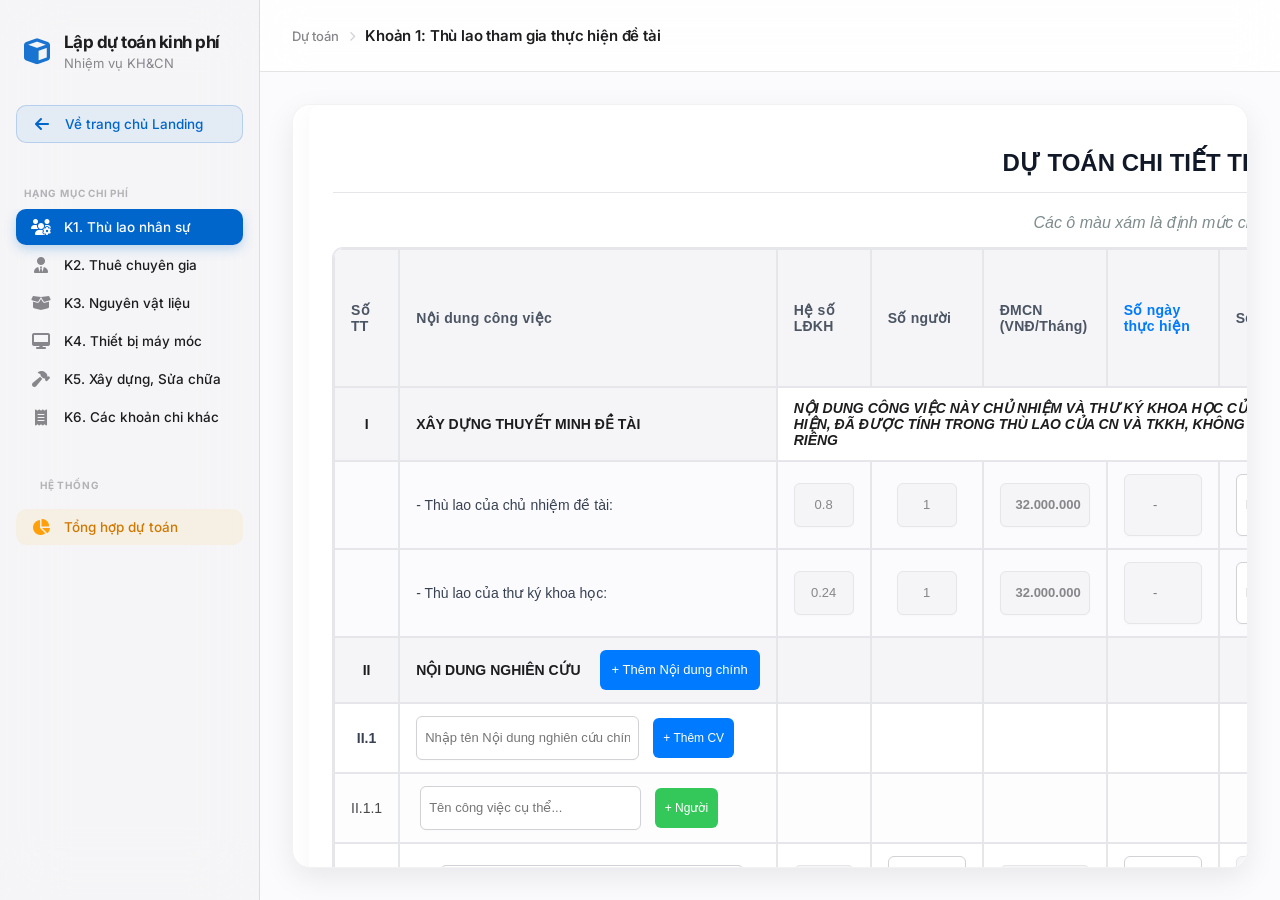
==== detai.html @ 9f2dc97c "Add files via upload" ====
<!DOCTYPE html>

<html lang="vi"><head>
<meta charset="utf-8"/>
<meta content="width=device-width, initial-scale=1.0" name="viewport"/>
<title>Hệ Thống Lập Dự Toán Chi Tiết</title>
<link href="https://fonts.googleapis.com/css2?family=Inter:wght@300;400;500;600;700&amp;display=swap" rel="stylesheet"/>
<link href="https://cdnjs.cloudflare.com/ajax/libs/font-awesome/6.4.0/css/all.min.css" rel="stylesheet"/>
<script src="https://cdn.sheetjs.com/xlsx-0.20.0/package/dist/xlsx.full.min.js"></script>
<style>
        :root {
            --sidebar-width: 260px;
            --primary-bg: #f5f5f7;       /* Apple Gray Background */
            --sidebar-bg: rgba(245, 245, 247, 0.72); /* Mac translucent sidebar */
            --sidebar-hover: rgba(0, 0, 0, 0.04);
            --sidebar-active: #0066CC;   /* Cupertino Blue from Design System */
            --text-main: #1d1d1f;        /* Apple Dark Text */
            --text-light: #86868b;       /* Apple Secondary Text */
            --white: #ffffff;
            --border-color: rgba(0, 0, 0, 0.1);
            --glass-bg: rgba(255, 255, 255, 0.7);
            --radius: 12px;
            --shadow-sm: 0 2px 8px rgba(0,0,0,0.04);
            --shadow-lg: 0 10px 30px rgba(0,0,0,0.08);
        }

        * {
            margin: 0;
            padding: 0;
            box-sizing: border-box;
            font-family: 'Inter', -apple-system, BlinkMacSystemFont, "SF Pro Display", "Segoe UI", Roboto, Helvetica, Arial, sans-serif;
            -webkit-font-smoothing: antialiased;
        }

        body {
            display: flex;
            height: 100vh;
            background-color: var(--primary-bg);
            overflow: hidden;
            color: var(--text-main);
        }

        /* ----- SIDEBAR ----- */
        .sidebar {
            width: var(--sidebar-width);
            background-color: var(--sidebar-bg);
            backdrop-filter: blur(30px) saturate(180%);
            -webkit-backdrop-filter: blur(30px) saturate(180%);
            color: var(--text-light);
            display: flex; flex-direction: column;
            border-right: 1px solid var(--border-color);
            transition: all 0.3s cubic-bezier(0.4, 0, 0.2, 1);
            z-index: 10;
        }

        .sidebar-header {
            padding: 32px 24px;
            display: flex; align-items: center; gap: 14px;
        }

        .sidebar-header i { font-size: 26px; color: var(--sidebar-active); opacity: 0.9; }
        .sidebar-header h1 { 
            font-size: 17px; font-weight: 700; color: var(--text-main); 
            line-height: 1.2; letter-spacing: -0.03em;
        }

        .nav-section-title { 
            padding: 24px 24px 10px; font-size: 10px; text-transform: uppercase; 
            letter-spacing: 0.08em; font-weight: 700; color: var(--text-light); opacity: 0.6;
        }
        
        .nav-list { list-style: none; padding: 0 16px; flex: 1; overflow-y: auto; }
        .nav-list::-webkit-scrollbar { width: 4px; }
        .nav-list::-webkit-scrollbar-thumb { background: rgba(0,0,0,0.1); border-radius: 10px; }

        .nav-item { margin-bottom: 2px; }
        .nav-link {
            display: flex; align-items: center; gap: 12px; padding: 10px 14px; color: var(--text-main);
            text-decoration: none; border-radius: 10px; font-size: 13.5px; font-weight: 500; 
            transition: all 0.2s cubic-bezier(0.25, 0.1, 0.25, 1);
        }
        .nav-link i { font-size: 16px; width: 22px; text-align: center; color: var(--text-light); transition: color 0.2s; }
        .nav-link:hover { background-color: var(--sidebar-hover); }
        .nav-link.active { background-color: var(--sidebar-active); color: var(--white); box-shadow: 0 4px 12px rgba(0, 102, 204, 0.25); }
        .nav-link.active i { color: var(--white); }

        .summary-btn {
            margin-top: 8px;
            background-color: rgba(255, 159, 10, 0.08) !important;
            color: #d17800 !important;
        }
        .summary-btn i { color: #ff9f0a !important; }
        .summary-btn:hover { background-color: rgba(255, 159, 10, 0.15) !important; }
        .summary-btn.active { 
            background-color: #ff9f0a !important; 
            color: white !important; 
            box-shadow: 0 4px 12px rgba(255, 159, 10, 0.3) !important;
        }
        .summary-btn.active i { color: white !important; }

        /* ----- MAIN CONTENT ----- */
        .main-content {
            flex: 1; display: flex; flex-direction: column; overflow: hidden; background-color: #fbfbfd;
        }

        .top-navbar {
            height: 72px; 
            background-color: rgba(255, 255, 255, 0.8); 
            backdrop-filter: blur(20px); -webkit-backdrop-filter: blur(20px); 
            border-bottom: 1px solid var(--border-color);
            display: flex; align-items: center; justify-content: space-between; padding: 0 32px; z-index: 5;
        }

        .breadcrumb { font-size: 13px; font-weight: 500; color: var(--text-light); display: flex; align-items: center; gap: 10px; }
        .breadcrumb i { color: #d1d1d6; font-size: 10px;}
        .breadcrumb .current-page { font-weight: 600; color: var(--text-main); font-size: 15px; letter-spacing: -0.01em; }

        .btn-print, #btnExport {
            border: none; padding: 8px 18px; border-radius: 980px;
            font-size: 13px; font-weight: 600; cursor: pointer; display: flex; align-items: center; gap: 8px;
            transition: all 0.2s;
        }
        .btn-print { background-color: #f2f2f7; color: var(--text-main); }
        .btn-print:hover { background-color: #e5e5ea; transform: translateY(-1px); }
        #btnExport { background-color: var(--sidebar-active); color: white; box-shadow: 0 4px 10px rgba(0, 102, 204, 0.15); }
        #btnExport:hover { background-color: #005bb8; transform: translateY(-1px); box-shadow: 0 6px 15px rgba(0, 102, 204, 0.2); }
        button:active { transform: scale(0.96) !important; }

        .content-area {
            flex: 1; padding: 32px; overflow: hidden; display: flex; position: relative;
        }

        /* ----- VÙNG IFRAME / SUMMARY ----- */
        .view-wrapper {
            flex: 1; background: var(--white); border-radius: 18px; 
            box-shadow: var(--shadow-lg);
            border: 1px solid rgba(0,0,0,0.05); overflow: hidden; opacity: 0; pointer-events: none;
            position: absolute; top: 32px; left: 32px; right: 32px; bottom: 32px;
            transition: opacity 0.4s cubic-bezier(0.4, 0, 0.2, 1), transform 0.4s cubic-bezier(0.4, 0, 0.2, 1);
            display: flex; flex-direction: column;
            transform: translateY(10px);
        }
        .view-wrapper.active {
            opacity: 1; pointer-events: all; z-index: 2; transform: translateY(0);
        }

        iframe { width: 100%; height: 100%; border: none; display: block; }

        /* ----- THIẾT KẾ BẢNG TỔNG HỢP ----- */
        .summary-container { padding: 48px; overflow-y: auto; height: 100%; scroll-behavior: smooth; }
        .summary-title { 
            text-align: center; color: var(--text-main); font-size: 26px; 
            font-weight: 800; margin-bottom: 40px; letter-spacing: -0.04em;
        }
        .summary-table { 
            width: 100%; border-collapse: separate; border-spacing: 0; 
            font-size: 14.5px; margin-bottom: 30px; border-radius: var(--radius); 
            overflow: hidden; border: 1px solid var(--border-color);
        }
        .summary-table th, .summary-table td { padding: 16px 20px; text-align: right; border-bottom: 1px solid var(--border-color); }
        .summary-table th { 
            background-color: #fbfbfd; font-weight: 600; color: var(--text-light); 
            text-align: center; font-size: 11px; text-transform: uppercase; letter-spacing: 0.05em;
        }
        .summary-table th:nth-child(2), .summary-table td:nth-child(2) { text-align: left; }
        .summary-table td:nth-child(1) { text-align: center; color: var(--text-light); font-weight: 500; }
        .summary-table tbody tr:last-child td { border-bottom: none; }
        .summary-table tbody tr:hover { background-color: #f5f5f7; }
        
        .row-total { background-color: #fbfbfd; font-weight: 700; font-size: 16px; }
        .row-total td { border-top: 2px solid var(--text-main); }
        
        .val-total { color: var(--text-main); font-weight: 700; }
        .val-nsnn { color: #0066CC; font-weight: 600; }
        .val-ngoai { color: #af52de; font-weight: 600; }

        .loading-overlay {
            position: absolute; top: 0; left: 0; width: 100%; height: 100%;
            background: rgba(255, 255, 255, 0.85); backdrop-filter: blur(12px); 
            display: flex; flex-direction: column; justify-content: center; align-items: center;
            z-index: 20; opacity: 0; pointer-events: none; transition: 0.4s;
        }
        .loading-overlay.active { opacity: 1; pointer-events: all; }
        .spinner { 
            width: 32px; height: 32px; border: 3px solid rgba(0, 102, 204, 0.1); 
            border-top: 3px solid var(--sidebar-active); border-radius: 50%; 
            animation: spin 0.7s cubic-bezier(0.5, 0, 0.5, 1) infinite; margin-bottom: 20px;
        }
        
        .error-msg { 
            color: #ff3b30; font-size: 13px; max-width: 320px; 
            text-align: center; margin-top: 15px; display: none; 
            padding: 16px; background: #fff2f2; border-radius: 12px; border: 1px solid #ffcccc;
        }

        @keyframes spin { 0% { transform: rotate(0deg); } 100% { transform: rotate(360deg); } }

        @media print {
            .sidebar, .top-navbar, #btnExport, #btnPrint { display: none !important; }
            .content-area { padding: 0 !important; }
            .view-wrapper { border: none !important; box-shadow: none !important; position: static !important; opacity: 1 !important; transform: none !important; }
            .summary-container { padding: 20px !important; }
            body { background: white !important; }
        }
    </style>
</head>
<body>
<!-- SIDEBAR -->
<aside class="sidebar">
<div class="sidebar-header">
<i class="fa-solid fa-cube"></i>
<h1>Lập dự toán kinh phí<br/><span style="color:var(--text-light); font-weight:400; font-size:13px; letter-spacing:0;">Nhiệm vụ KH&CN</span></h1>
</div>
<a href="index.html" class="nav-link" style="margin: 0 16px 20px; background: rgba(0, 102, 204, 0.08); color: #0066CC; border: 1px solid rgba(0, 102, 204, 0.2);">
<i class="fa-solid fa-arrow-left" style="color: #0066CC;"></i><span>Về trang chủ Landing</span>
</a>
<div class="nav-section-title">Hạng mục chi phí</div>
<ul class="nav-list">
<li class="nav-item">
<a class="nav-link active" href="#" onclick="switchTab('K1', this, 'Khoản 1: Thù lao nhân sự'); return false;">
<i class="fa-solid fa-users-gear"></i><span>K1. Thù lao nhân sự</span>
</a>
</li>
<li class="nav-item">
<a class="nav-link" href="#" onclick="switchTab('K2', this, 'Khoản 2: Thuê chuyên gia'); return false;">
<i class="fa-solid fa-user-tie"></i><span>K2. Thuê chuyên gia</span>
</a>
</li>
<li class="nav-item">
<a class="nav-link" href="#" onclick="switchTab('K3', this, 'Khoản 3: Nguyên vật liệu'); return false;">
<i class="fa-solid fa-box-open"></i><span>K3. Nguyên vật liệu</span>
</a>
</li>
<li class="nav-item">
<a class="nav-link" href="#" onclick="switchTab('K4', this, 'Khoản 4: Thiết bị máy móc'); return false;">
<i class="fa-solid fa-desktop"></i><span>K4. Thiết bị máy móc</span>
</a>
</li>
<li class="nav-item">
<a class="nav-link" href="#" onclick="switchTab('K5', this, 'Khoản 5: Xây dựng &amp; Sửa chữa'); return false;">
<i class="fa-solid fa-hammer"></i><span>K5. Xây dựng, Sửa chữa</span>
</a>
</li>
<li class="nav-item">
<a class="nav-link" href="#" onclick="switchTab('K6', this, 'Khoản 6: Các khoản chi khác'); return false;">
<i class="fa-solid fa-receipt"></i><span>K6. Các khoản chi khác</span>
</a>
</li>
<div class="nav-section-title" style="margin-top: 20px;">Hệ thống</div>
<li class="nav-item">
<a class="nav-link summary-btn" href="#" onclick="openSummary(this); return false;">
<i class="fa-solid fa-chart-pie"></i><span>Tổng hợp dự toán</span>
</a>
</li>
</ul>
</aside>
<!-- MAIN CONTENT -->
<main class="main-content">
<!-- TOP NAVBAR -->
<header class="top-navbar">
<div class="breadcrumb">
<span>Dự toán</span>
<i class="fa-solid fa-chevron-right"></i>
<span class="current-page" id="breadcrumb-title">Khoản 1: Thù lao tham gia thực hiện đề tài</span>
</div>
<div style="display: flex; gap: 12px;">
<button id="btnExport" onclick="exportExcel()" style="display: none;">
<i class="fa-solid fa-file-export"></i> Export Excel
                </button>
<button class="btn-print" id="btnPrint" onclick="window.print()" style="display: none;">
<i class="fa-solid fa-print"></i> Print Report
                </button>
</div>
</header>
<!-- CONTAINER FOR IFRAMES -->
<div class="content-area">
<div class="view-wrapper active" id="view-K1"><iframe src="k1-thu-lao.html"></iframe></div>
<div class="view-wrapper" id="view-K2"><iframe src="k2-thue-chuyen-gia.html"></iframe></div>
<div class="view-wrapper" id="view-K3"><iframe src="k3-nvl.html"></iframe></div>
<div class="view-wrapper" id="view-K4"><iframe src="k4-thiet-bi-may-moc.html"></iframe></div>
<div class="view-wrapper" id="view-K5"><iframe src="k5-xay-dung-sua-chua.html"></iframe></div>
<div class="view-wrapper" id="view-K6"><iframe src="k6-chi-khac.html"></iframe></div>
<!-- TAB TỔNG HỢP (K7) -->
<div class="view-wrapper" id="view-SUMMARY">
<div class="loading-overlay" id="loadingOverlay">
<div class="spinner"></div>
<div style="font-weight: 600; color: #1d1d1f; font-size: 15px; letter-spacing: -0.01em;">Gom dữ liệu quyết toán...</div>
<div class="error-msg" id="errorMsg">
                        Trình duyệt đang chặn truy cập dữ liệu cục bộ (Security).<br/>
                        Vui lòng sử dụng Live Server hoặc trình duyệt Firefox để xem kết quả tổng hợp.
                    </div>
</div>
<div class="summary-container" id="summaryBox" style="display: none;">
<h2 class="summary-title">BẢNG TỔNG HỢP KINH PHÍ ĐỀ TÀI</h2>
<table class="summary-table">
<thead>
<tr>
<th width="8%">STT</th>
<th width="32%">Nội dung khoản chi</th>
<th width="20%">Tổng kinh phí (VNĐ)</th>
<th width="20%">NS Nhà nước (VNĐ)</th>
<th width="20%">Ngoài NSNN (VNĐ)</th>
</tr>
</thead>
<tbody id="summaryBody">
<!-- JS Injection -->
</tbody>
<tfoot>
<tr class="row-total">
<td colspan="2" style="text-align: center; text-transform: uppercase; font-size: 13px; letter-spacing: 0.05em;">Tổng cộng quyết toán:</td>
<td class="val-total" id="final-total">0 đ</td>
<td class="val-nsnn" id="final-nsnn">0 đ</td>
<td class="val-ngoai" id="final-ngoai">0 đ</td>
</tr>
</tfoot>
</table>
<div style="margin-top: 40px; border-top: 1px solid var(--border-color); padding-top: 24px; color: var(--text-light); font-size: 12px; text-align: center; font-style: italic;">
                        Báo cáo được trích xuất tự động dựa trên các hạng mục chi phí đã kê khai.
                    </div>
</div>
</div>
</div>
</main>
<script>
        // Cấu hình ID của các ô Tổng cần rút ra tương ứng với 6 file
        const config = [
            { id: 'view-K1', name: 'Khoản 1. Thù lao nhân sự', totalId: 'grandTotal', nsnnId: 'grandNsnn', ngoaiId: 'grandNgoai' },
            { id: 'view-K2', name: 'Khoản 2. Thuê chuyên gia', totalId: 'grandTotal', nsnnId: 'grandNsnn', ngoaiId: 'grandNgoai' },
            { id: 'view-K3', name: 'Khoản 3. Nguyên vật liệu', totalId: 'g_tt', nsnnId: 'g_nsnn_tot_kp', ngoaiId: 'g_ngoai_tot' },
            { id: 'view-K4', name: 'Khoản 4. Thiết bị máy móc', totalId: 'grandTotal', nsnnId: 'grandTotalNsnn', ngoaiId: 'grandTotalNgoai' },
            { id: 'view-K5', name: 'Khoản 5. Xây dựng Sửa chữa Nhỏ', totalId: 'grandTotal', nsnnId: 'grandTotalNsnn', ngoaiId: 'grandTotalNgoai' },
            { id: 'view-K6', name: 'Khoản 6. Các khoản chi khác', totalId: 'g_tt', nsnnId: 'g_nsnn_tot_kp', ngoaiId: 'g_ngoai_tot' }
        ];

        // 1. HÀM CHUYỂN TAB MƯỢT MÀ (LƯU LẠI STATE)
        function switchTab(tabId, element, title) {
            // Đổi active
            document.querySelectorAll('.nav-link').forEach(link => link.classList.remove('active'));
            element.classList.add('active');
            
            // Ẩn tất cả views
            document.querySelectorAll('.view-wrapper').forEach(view => view.classList.remove('active'));
            
            // Ẩn nút chức năng nếu không ở tab Tổng hợp
            document.getElementById('btnPrint').style.display = 'none';
            document.getElementById('btnExport').style.display = 'none';

            // Hiện view tương ứng
            document.getElementById('view-' + tabId).classList.add('active');
            document.getElementById('breadcrumb-title').innerText = title;
        }

        // 2. HÀM MỞ TAB TỔNG HỢP VÀ BÓC TÁCH DỮ LIỆU CHUI VÀO IFRAME
        function openSummary(element) {
            switchTab('SUMMARY', element, 'Bảng Tổng Hợp Kinh Phí Đề Tài');
            document.getElementById('breadcrumb-title').style.color = 'var(--text-main)';
            
            // Hiện nút chức năng (In + Xuất Excel)
            document.getElementById('btnPrint').style.display = 'flex'; 
            document.getElementById('btnExport').style.display = 'flex';

            // Hiển thị Overlay Loading
            const loading = document.getElementById('loadingOverlay');
            const summaryBox = document.getElementById('summaryBox');
            const errorMsg = document.getElementById('errorMsg');
            
            summaryBox.style.display = 'none';
            loading.classList.add('active');
            errorMsg.style.display = 'none';

            // Đợi 0.5s tạo hiệu ứng và gom dữ liệu
            setTimeout(() => {
                let s_total = 0, s_nsnn = 0, s_ngoai = 0;
                let htmlRows = '';

                try {
                    config.forEach((item, index) => {
                        // Trỏ vào Iframe
                        const iframeDoc = document.querySelector(`#${item.id} iframe`).contentWindow.document;
                        
                        // Lấy text trong ô Tổng cộng
                        let txt_total = iframeDoc.getElementById(item.totalId) ? iframeDoc.getElementById(item.totalId).innerText : '0';
                        let txt_nsnn = iframeDoc.getElementById(item.nsnnId) ? iframeDoc.getElementById(item.nsnnId).innerText : '0';
                        let txt_ngoai = iframeDoc.getElementById(item.ngoaiId) ? iframeDoc.getElementById(item.ngoaiId).innerText : '0';

                        // Ép kiểu chuỗi "10.000.000 đ" thành số 10000000
                        let val_total = parseFloat(txt_total.replace(/[^\d]/g, '')) || 0;
                        let val_nsnn = parseFloat(txt_nsnn.replace(/[^\d]/g, '')) || 0;
                        let val_ngoai = parseFloat(txt_ngoai.replace(/[^\d]/g, '')) || 0;

                        s_total += val_total;
                        s_nsnn += val_nsnn;
                        s_ngoai += val_ngoai;

                        // Tạo HTML cho dòng
                        htmlRows += `
                            <tr>
                                <td>${index + 1}</td>
                                <td style="font-weight: 500; color: #1d1d1f;">${item.name}</td>
                                <td class="val-total">${Math.round(val_total).toLocaleString('vi-VN')} đ</td>
                                <td class="val-nsnn">${Math.round(val_nsnn).toLocaleString('vi-VN')} đ</td>
                                <td class="val-ngoai">${Math.round(val_ngoai).toLocaleString('vi-VN')} đ</td>
                            </tr>
                        `;
                    });

                    // Cập nhật DOM
                    document.getElementById('summaryBody').innerHTML = htmlRows;
                    document.getElementById('final-total').innerText = Math.round(s_total).toLocaleString('vi-VN') + ' đ';
                    document.getElementById('final-nsnn').innerText = Math.round(s_nsnn).toLocaleString('vi-VN') + ' đ';
                    document.getElementById('final-ngoai').innerText = Math.round(s_ngoai).toLocaleString('vi-VN') + ' đ';

                    // Ẩn loading, hiện Data
                    loading.classList.remove('active');
                    summaryBox.style.display = 'block';

                } catch (error) {
                    console.error("Lỗi chặn truy cập chéo:", error);
                    // Bị chặn Cross-Origin Protocol nếu click đúp vào file trên Chrome
                    errorMsg.style.display = 'block';
                }

            }, 500);
        }

        // 3. HÀM XUẤT EXCEL ĐA SHEET VÀ CHUẨN HOÁ SỐ LIỆU ĐỂ TÍNH TOÁN
        function exportExcel() {
            try {
                // Khởi tạo file Excel
                let wb = XLSX.utils.book_new();

                // Quét 6 bảng iframe
                config.forEach((item, index) => {
                    const iframeDoc = document.querySelector(`#${item.id} iframe`).contentWindow.document;
                    const originalTable = iframeDoc.querySelector('table');
                    
                    if(originalTable) {
                        // BƯỚC 1: Clone (nhân bản) bảng để tránh làm hỏng giao diện thật
                        let clonedTable = originalTable.cloneNode(true);
                        
                        // BƯỚC 2: Rút ruột giá trị từ <input> ra, cạo bỏ định dạng chữ thành SỐ THUẦN
                        let originalInputs = originalTable.querySelectorAll('input, select');
                        let clonedInputs = clonedTable.querySelectorAll('input, select');
                        
                        originalInputs.forEach((inp, i) => {
                            let valStr = (inp.value || "").toString().trim();
                            // Loại bỏ dấu chấm định dạng Việt Nam nếu đó là tiền (VD: 1.500.000 -> 1500000)
                            if (/^-?\d{1,3}(\.\d{3})+$/.test(valStr) || (inp.classList && inp.classList.contains('money-input'))) {
                                valStr = valStr.replace(/\./g, '');
                            }
                            
                            let textNode = document.createTextNode(valStr);
                            let parentTd = clonedInputs[i].closest('td');
                            
                            // Ép kiểu sang Number cho SheetJS hiểu đây là số
                            if (parentTd && !isNaN(valStr) && valStr !== '') {
                                parentTd.setAttribute('data-t', 'n');
                                parentTd.setAttribute('data-v', valStr);
                            }
                            
                            if (clonedInputs[i].parentNode) {
                                clonedInputs[i].parentNode.replaceChild(textNode, clonedInputs[i]);
                            }
                        });

                        // Xóa các nút bấm (như nút Xóa, + Thêm)
                        clonedTable.querySelectorAll('button').forEach(btn => btn.remove());
                        
                        // BƯỚC 3: Quét mọi ô trong bảng để lột sạch chữ "đ" và biến thành số thuần
                        clonedTable.querySelectorAll('th, td').forEach(cell => {
                            let text = (cell.textContent || "").trim();
                            
                            // Xóa chữ "Thao tác" trên Header
                            if(cell.tagName.toLowerCase() === 'th' && text.toLowerCase().includes('thao tác')) {
                                cell.textContent = "";
                                return;
                            }

                            // Bắt mọi ô có đuôi "đ" hoặc dấu "-" đại diện cho 0
                            if (text.endsWith('đ') || text.endsWith(' đ') || text === '-') {
                                let clean = text.replace(/đ/g, '').trim().replace(/\./g, '');
                                if (clean === '-') clean = "0";
                                
                                if (!isNaN(clean) && clean !== '') {
                                    // Bơm thuộc tính Dữ liệu chuẩn (Number) cho file Excel nhận diện
                                    cell.setAttribute('data-t', 'n');
                                    cell.setAttribute('data-v', clean);
                                    cell.textContent = clean;
                                }
                            }
                        });

                        // Chuyển khối HTML nàỳ thành Sheet (chế độ raw=false để SheetJS tự động nhận diện dạng số)
                        let ws = XLSX.utils.table_to_sheet(clonedTable, { raw: false });
                        XLSX.utils.book_append_sheet(wb, ws, "K" + (index + 1));
                    }
                });

                // Nhét Bảng Tổng Hợp làm Sheet cuối cùng
                const summaryTable = document.querySelector('.summary-table');
                if (summaryTable) {
                    let clonedSummary = summaryTable.cloneNode(true);
                    // Lột bỏ luôn chữ "đ" cho bảng tổng hợp
                    clonedSummary.querySelectorAll('th, td').forEach(cell => {
                        let text = (cell.textContent || "").trim();
                        if (text.endsWith('đ') || text.endsWith(' đ')) {
                            let clean = text.replace(/đ/g, '').trim().replace(/\./g, '');
                            if (!isNaN(clean) && clean !== '') {
                                cell.setAttribute('data-t', 'n');
                                cell.setAttribute('data-v', clean);
                                cell.textContent = clean;
                            }
                        }
                    });
                    
                    let ws_summary = XLSX.utils.table_to_sheet(clonedSummary, {raw: false});
                    XLSX.utils.book_append_sheet(wb, ws_summary, "Tổng Hợp");
                }

                // Xuất file tải về
                XLSX.writeFile(wb, "DuToanKinhPhi.xlsx");

            } catch (err) {
                console.error("Lỗi xuất Excel:", err);
                alert("Lỗi: " + err.message + "\nVui lòng chụp màn hình lỗi dọc này hoặc copy gửi cho tôi nhé!");
            }
        }
    </script>
</body></html>
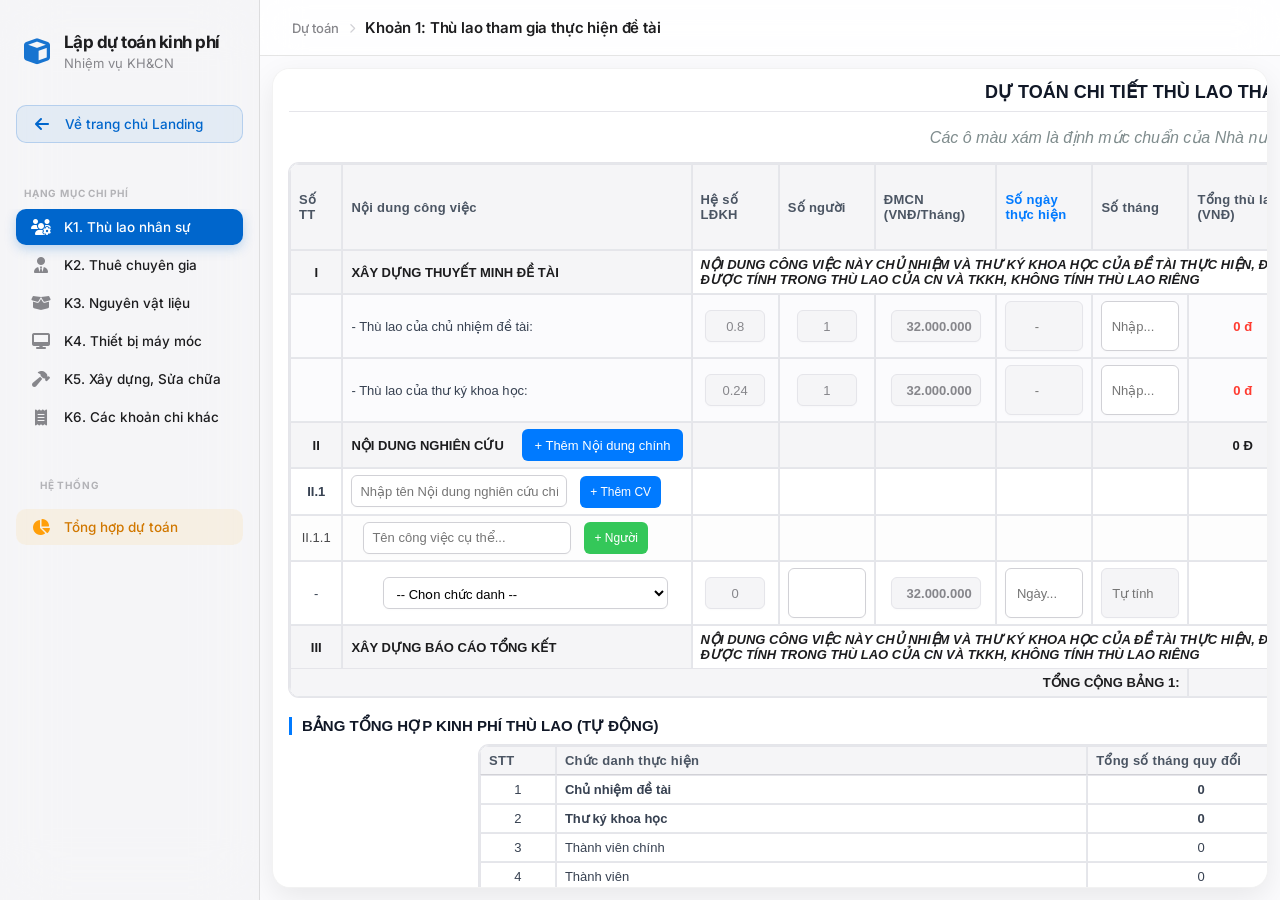
==== commit 3f85e666: "Add files via upload" ====
--- a/detai.html
+++ b/detai.html
@@ -104,7 +104,7 @@
         }
 
         .top-navbar {
-            height: 72px; 
+            height: 56px; 
             background-color: rgba(255, 255, 255, 0.8); 
             backdrop-filter: blur(20px); -webkit-backdrop-filter: blur(20px); 
             border-bottom: 1px solid var(--border-color);
@@ -127,7 +127,7 @@
         button:active { transform: scale(0.96) !important; }
 
         .content-area {
-            flex: 1; padding: 32px; overflow: hidden; display: flex; position: relative;
+            flex: 1; padding: 12px; overflow: hidden; display: flex; position: relative;
         }
 
         /* ----- VÙNG IFRAME / SUMMARY ----- */
@@ -135,7 +135,7 @@
             flex: 1; background: var(--white); border-radius: 18px; 
             box-shadow: var(--shadow-lg);
             border: 1px solid rgba(0,0,0,0.05); overflow: hidden; opacity: 0; pointer-events: none;
-            position: absolute; top: 32px; left: 32px; right: 32px; bottom: 32px;
+            position: absolute; top: 12px; left: 12px; right: 12px; bottom: 12px;
             transition: opacity 0.4s cubic-bezier(0.4, 0, 0.2, 1), transform 0.4s cubic-bezier(0.4, 0, 0.2, 1);
             display: flex; flex-direction: column;
             transform: translateY(10px);
